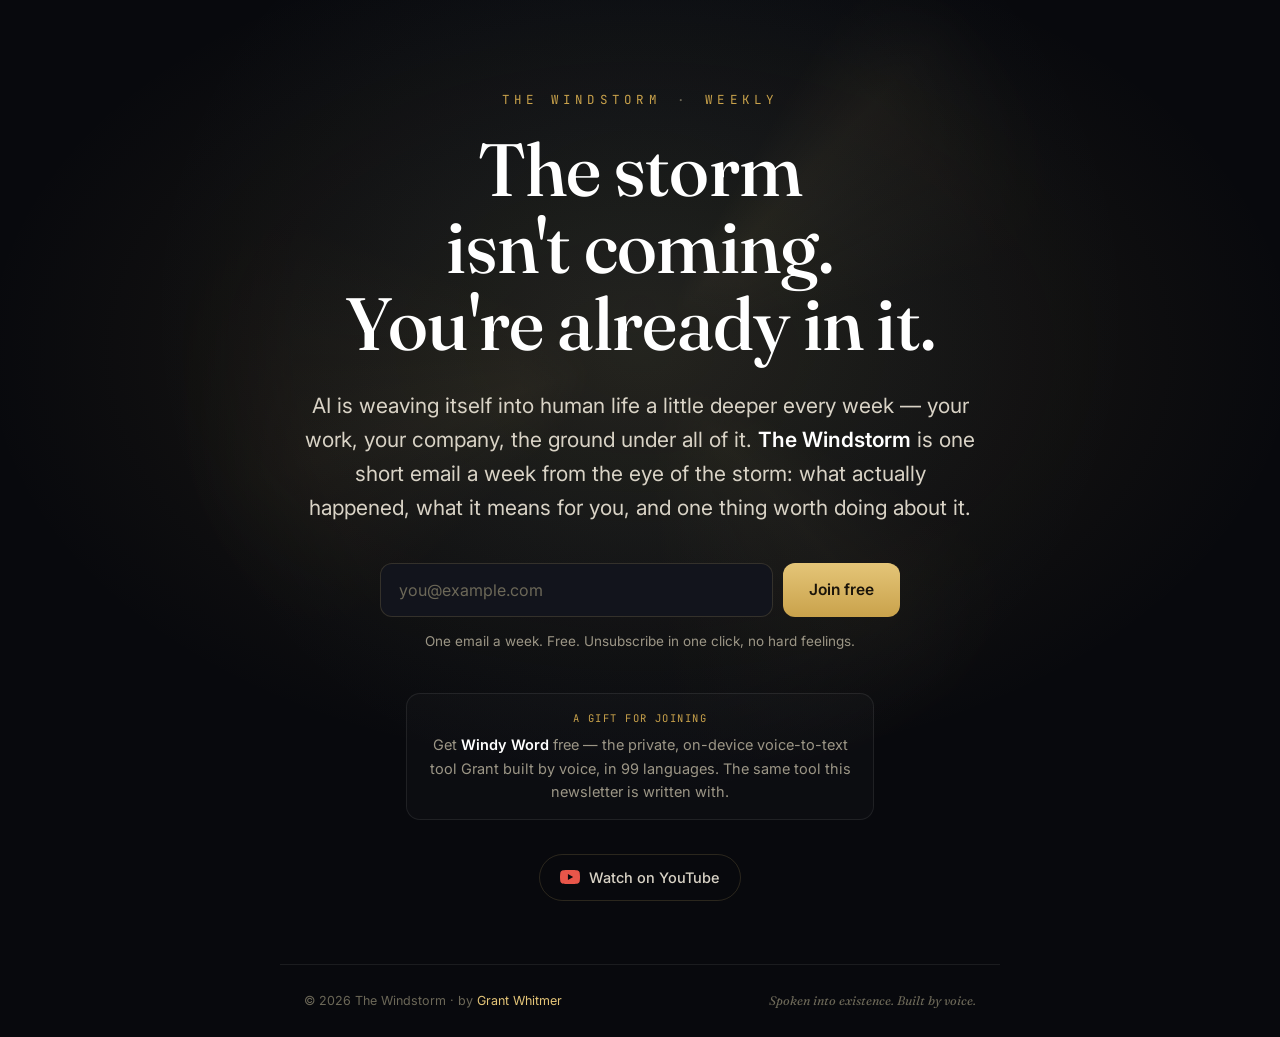
==== index.html @ 1b9f1a89 "The Windstorm landing page — newsletter signup on thewindstorm.ai One-page site whose single objecti" ====
<!DOCTYPE html>
<html lang="en">
<head>
<meta charset="UTF-8" />
<meta name="viewport" content="width=device-width, initial-scale=1.0" />
<meta name="theme-color" content="#08090D" />
<title>The Windstorm — a weekly dispatch from the eye of the storm</title>
<meta name="description" content="One email a week from the eye of the storm: what actually happened as AI wove itself deeper into human life, what it means for your work, and one thing worth doing about it. Free. By Grant Whitmer." />
<link rel="canonical" href="https://thewindstorm.ai/" />
<meta property="og:type" content="website" />
<meta property="og:url" content="https://thewindstorm.ai/" />
<meta property="og:title" content="The Windstorm — a weekly dispatch from the eye of the storm" />
<meta property="og:description" content="One email a week: what actually happened as AI wove itself deeper into human life, what it means for you, and one thing worth doing about it. Free." />
<meta property="og:image" content="https://thewindstorm.ai/assets/og.jpg" />
<meta property="og:image:width" content="1200" /><meta property="og:image:height" content="630" />
<meta name="twitter:card" content="summary_large_image" />
<meta name="twitter:image" content="https://thewindstorm.ai/assets/og.jpg" />
<link rel="icon" href="data:image/svg+xml,%3Csvg xmlns='http://www.w3.org/2000/svg' viewBox='0 0 100 100'%3E%3Crect width='100' height='100' rx='22' fill='%2308090D'/%3E%3Ccircle cx='50' cy='50' r='30' fill='none' stroke='%23E4C578' stroke-width='6'/%3E%3Ccircle cx='50' cy='50' r='9' fill='%23E4C578'/%3E%3C/svg%3E" />
<link rel="preconnect" href="https://fonts.googleapis.com" /><link rel="preconnect" href="https://fonts.gstatic.com" crossorigin />
<link href="https://fonts.googleapis.com/css2?family=Fraunces:ital,opsz,wght@0,9..144,400;0,9..144,500;0,9..144,600;1,9..144,400&family=Inter:wght@400;500;600&family=JetBrains+Mono:wght@400;500&display=swap" rel="stylesheet" />
<link rel="stylesheet" href="/css/style.css?v=20260710a" />
<script type="application/ld+json">
{"@context":"https://schema.org","@type":"WebSite","name":"The Windstorm","url":"https://thewindstorm.ai/","description":"A weekly newsletter on AI and human life, by Grant Whitmer.","author":{"@type":"Person","name":"Grant Whitmer","url":"https://grantwhitmer.com"}}
</script>
</head>
<body>
<noscript><style>.js-only{display:none!important}.reveal{opacity:1!important;transform:none!important}</style></noscript>

<main class="stage">
  <div class="eye" aria-hidden="true"></div>

  <section class="hero wrap">
    <p class="eyebrow reveal">The Windstorm <span class="dot">·</span> weekly</p>

    <h1 class="reveal">The storm isn't coming.<br>You're already in it.</h1>

    <p class="lede reveal">
      AI is weaving itself into human life a little deeper every week — your work, your company,
      the ground under all of it. <strong>The Windstorm</strong> is one short email a week from the
      eye of the storm: what actually happened, what it means for you, and one thing worth doing about it.
    </p>

    <form class="signup reveal" id="signup" method="POST" action="/api/subscribe" novalidate>
      <input type="hidden" name="source" value="thewindstorm-ai" />
      <!-- honeypot: hidden from humans, catnip for bots -->
      <div class="hp" aria-hidden="true"><label>Company website<input type="text" name="company_website" tabindex="-1" autocomplete="off" /></label></div>
      <div class="signup-row">
        <input type="email" name="email" id="email" placeholder="you@example.com" required autocomplete="email" aria-label="Your email address" />
        <button type="submit" id="submitBtn">Join free</button>
      </div>
      <p class="form-note" id="formNote">One email a week. Free. Unsubscribe in one click, no hard feelings.</p>
    </form>

    <p class="perk reveal">
      <span class="perk-tag">A gift for joining</span>
      Get <strong>Windy Word</strong> free — the private, on-device voice-to-text tool Grant built by voice,
      in 99 languages. The same tool this newsletter is written with.
    </p>

    <div class="secondary reveal">
      <a class="yt" href="https://www.youtube.com/@TheWindstormAI" target="_blank" rel="noopener">
        <svg viewBox="0 0 24 24" width="20" height="20" fill="currentColor" aria-hidden="true"><path d="M23.5 6.2a3 3 0 0 0-2.1-2.1C19.5 3.5 12 3.5 12 3.5s-7.5 0-9.4.6A3 3 0 0 0 .5 6.2 31 31 0 0 0 0 12a31 31 0 0 0 .5 5.8 3 3 0 0 0 2.1 2.1c1.9.6 9.4.6 9.4.6s7.5 0 9.4-.6a3 3 0 0 0 2.1-2.1A31 31 0 0 0 24 12a31 31 0 0 0-.5-5.8zM9.5 15.5v-7l6.3 3.5-6.3 3.5z"/></svg>
        Watch on YouTube
      </a>
    </div>
  </section>

  <footer class="foot wrap">
    <span>© <span id="year">2026</span> The Windstorm · by <a href="https://grantwhitmer.com" target="_blank" rel="noopener">Grant Whitmer</a></span>
    <span class="quiet">Spoken into existence. Built by voice.</span>
  </footer>
</main>

<script src="/js/main.js?v=20260710a"></script>
</body>
</html>
---- css/style.css ----
/* The Windstorm — landing page. Dark ink + brass, same brand family as grantwhitmer.com. */
:root{
  --ink:#08090D; --ink-2:#0D0F15; --card:#12141C;
  --line:rgba(228,197,120,.16); --line-soft:rgba(255,255,255,.08);
  --text:#F3EFE6; --text-soft:#D9D3C6; --muted:#9C9686; --faint:#6C6858;
  --brass:#C9A24B; --brass-lt:#E4C578; --blue:#5AA9E6;
  --serif:'Fraunces',Georgia,serif; --sans:'Inter',system-ui,sans-serif; --mono:'JetBrains Mono',monospace;
}
*{box-sizing:border-box}
html{-webkit-text-size-adjust:100%}
body{
  margin:0; background:var(--ink); color:var(--text);
  font-family:var(--sans); font-size:17px; line-height:1.6;
  -webkit-font-smoothing:antialiased; text-rendering:optimizeLegibility;
  min-height:100vh; overflow-x:hidden;
}
a{color:var(--brass-lt); text-decoration:none}
a:hover{color:var(--brass)}
strong{color:#fff; font-weight:600}
.wrap{width:100%; max-width:720px; margin:0 auto; padding:0 24px}

/* ---- the "eye of the storm": a slow brass swirl behind the hero ---- */
.stage{position:relative; min-height:100vh; display:flex; flex-direction:column;
  background:
    radial-gradient(1100px 700px at 50% 34%, rgba(201,162,75,.12), transparent 60%),
    radial-gradient(900px 900px at 50% 30%, rgba(90,169,230,.06), transparent 55%),
    var(--ink);
  overflow:hidden;
}
.eye{position:absolute; top:34%; left:50%; width:min(120vw,1100px); height:min(120vw,1100px);
  transform:translate(-50%,-50%); pointer-events:none; opacity:.5; z-index:0;
  background:
    conic-gradient(from 0deg, transparent 0 8%, rgba(228,197,120,.10) 12%, transparent 22% 32%, rgba(228,197,120,.07) 38%, transparent 50% 62%, rgba(228,197,120,.09) 70%, transparent 82%);
  -webkit-mask:radial-gradient(circle, transparent 6%, #000 16%, #000 44%, transparent 62%);
          mask:radial-gradient(circle, transparent 6%, #000 16%, #000 44%, transparent 62%);
  border-radius:50%; animation:spin 90s linear infinite;
}
.eye::after{content:""; position:absolute; inset:0; border-radius:50%;
  background:radial-gradient(circle, rgba(228,197,120,.18) 0 3%, transparent 7%);}
@keyframes spin{to{transform:translate(-50%,-50%) rotate(360deg)}}
@media (prefers-reduced-motion:reduce){.eye{animation:none}}

/* ---- hero ---- */
.hero{position:relative; z-index:1; flex:1; display:flex; flex-direction:column;
  align-items:center; justify-content:center; text-align:center;
  padding:clamp(56px,10vh,120px) 24px clamp(40px,7vh,72px);}
.eyebrow{font-family:var(--mono); font-size:12.5px; letter-spacing:.34em; text-transform:uppercase;
  color:var(--brass); margin:0 0 22px;}
.eyebrow .dot{color:var(--faint); margin:0 .3em}
h1{font-family:var(--serif); font-weight:500; font-size:clamp(38px,7.2vw,74px);
  line-height:1.04; letter-spacing:-.01em; margin:0 0 26px; color:#fff;
  text-wrap:balance;}
.lede{font-size:clamp(17px,2.1vw,21px); line-height:1.62; color:var(--text-soft);
  max-width:60ch; margin:0 auto 38px;}

/* ---- signup ---- */
.signup{width:100%; max-width:520px; margin:0 auto}
.signup-row{display:flex; gap:10px}
.signup input[type=email]{flex:1; min-width:0; padding:16px 18px; font-size:16px; font-family:var(--sans);
  color:var(--text); background:var(--card); border:1px solid var(--line);
  border-radius:12px; outline:none; transition:border-color .18s, box-shadow .18s;}
.signup input[type=email]::placeholder{color:var(--faint)}
.signup input[type=email]:focus{border-color:var(--brass); box-shadow:0 0 0 3px rgba(201,162,75,.16)}
.signup button{flex:none; padding:16px 26px; font-size:15.5px; font-weight:600; font-family:var(--sans);
  color:#1a140a; background:linear-gradient(180deg,var(--brass-lt),var(--brass));
  border:0; border-radius:12px; cursor:pointer; white-space:nowrap;
  transition:transform .12s, filter .18s;}
.signup button:hover{filter:brightness(1.06)}
.signup button:active{transform:translateY(1px)}
.signup button[disabled]{opacity:.6; cursor:default}
.form-note{font-size:13.5px; color:var(--muted); margin:14px 2px 0; transition:color .2s}
.form-note.ok{color:var(--brass-lt)}
.form-note.err{color:#E8927C}
.hp{position:absolute; left:-9999px; width:1px; height:1px; overflow:hidden}

/* ---- perk ---- */
.perk{max-width:52ch; margin:40px auto 0; font-size:14.5px; line-height:1.6; color:var(--muted);
  padding:16px 20px; background:rgba(255,255,255,.02); border:1px solid var(--line-soft); border-radius:14px;}
.perk-tag{display:block; font-family:var(--mono); font-size:10.5px; letter-spacing:.14em; text-transform:uppercase;
  color:var(--brass); margin-bottom:7px;}

/* ---- secondary CTA ---- */
.secondary{margin-top:34px}
.yt{display:inline-flex; align-items:center; gap:9px; font-size:14.5px; font-weight:500; color:var(--text-soft);
  padding:11px 20px; border:1px solid var(--line); border-radius:999px; transition:border-color .18s, color .18s;}
.yt:hover{border-color:var(--brass); color:var(--brass-lt)}
.yt svg{color:#E8564A; flex:none}

/* ---- footer ---- */
.foot{position:relative; z-index:1; display:flex; justify-content:space-between; gap:12px; flex-wrap:wrap;
  padding:26px 24px; font-size:12.5px; color:var(--faint); border-top:1px solid var(--line-soft);}
.foot .quiet{color:var(--faint); font-style:italic; font-family:var(--serif)}

/* ---- reveal ---- */
.reveal{opacity:0; transform:translateY(14px); animation:rise .7s cubic-bezier(.2,.7,.2,1) forwards}
.reveal:nth-child(2){animation-delay:.06s}
.hero .reveal:nth-child(2){animation-delay:.05s}
.hero .reveal:nth-child(3){animation-delay:.12s}
.hero .reveal:nth-child(4){animation-delay:.20s}
.hero .reveal:nth-child(5){animation-delay:.30s}
.hero .reveal:nth-child(6){animation-delay:.40s}
@keyframes rise{to{opacity:1; transform:none}}
@media (prefers-reduced-motion:reduce){.reveal{animation:none; opacity:1; transform:none}}

@media (max-width:560px){
  .signup-row{flex-direction:column}
  .signup button{width:100%}
  .foot{justify-content:center; text-align:center}
}
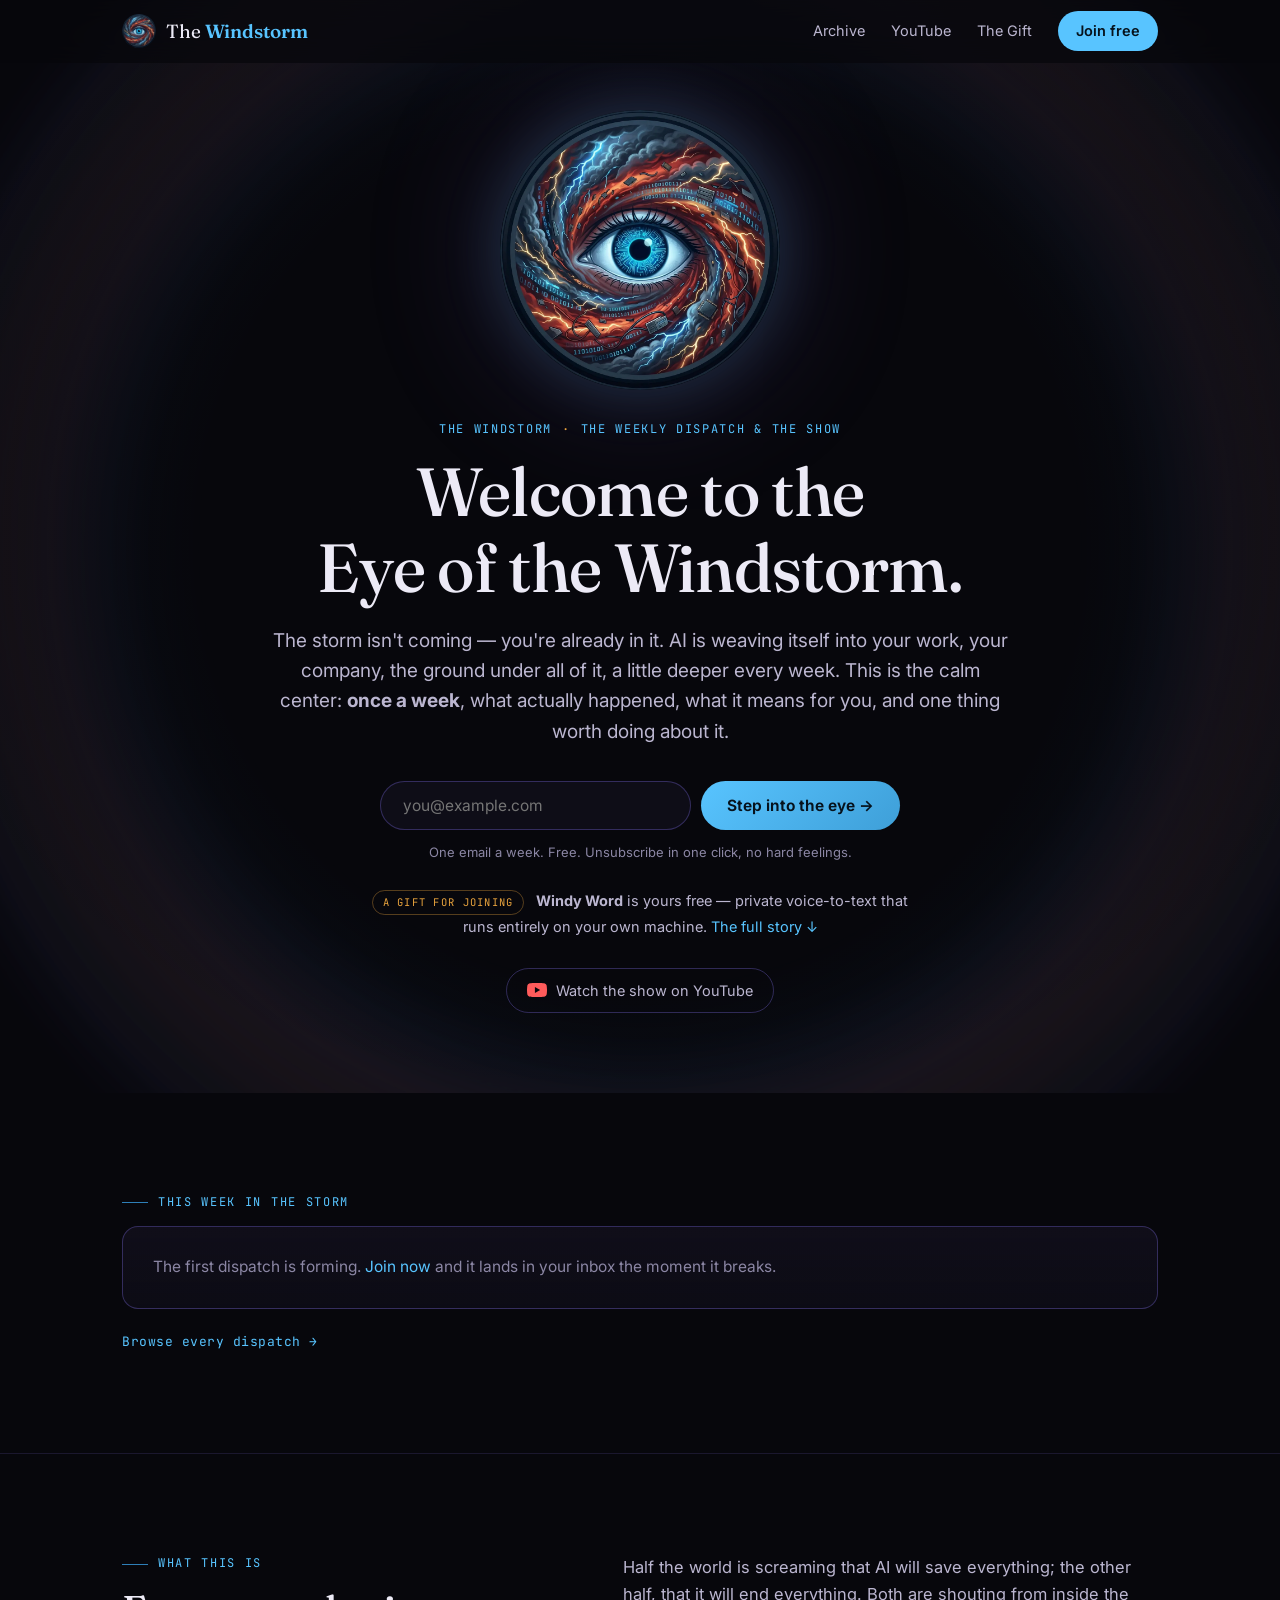
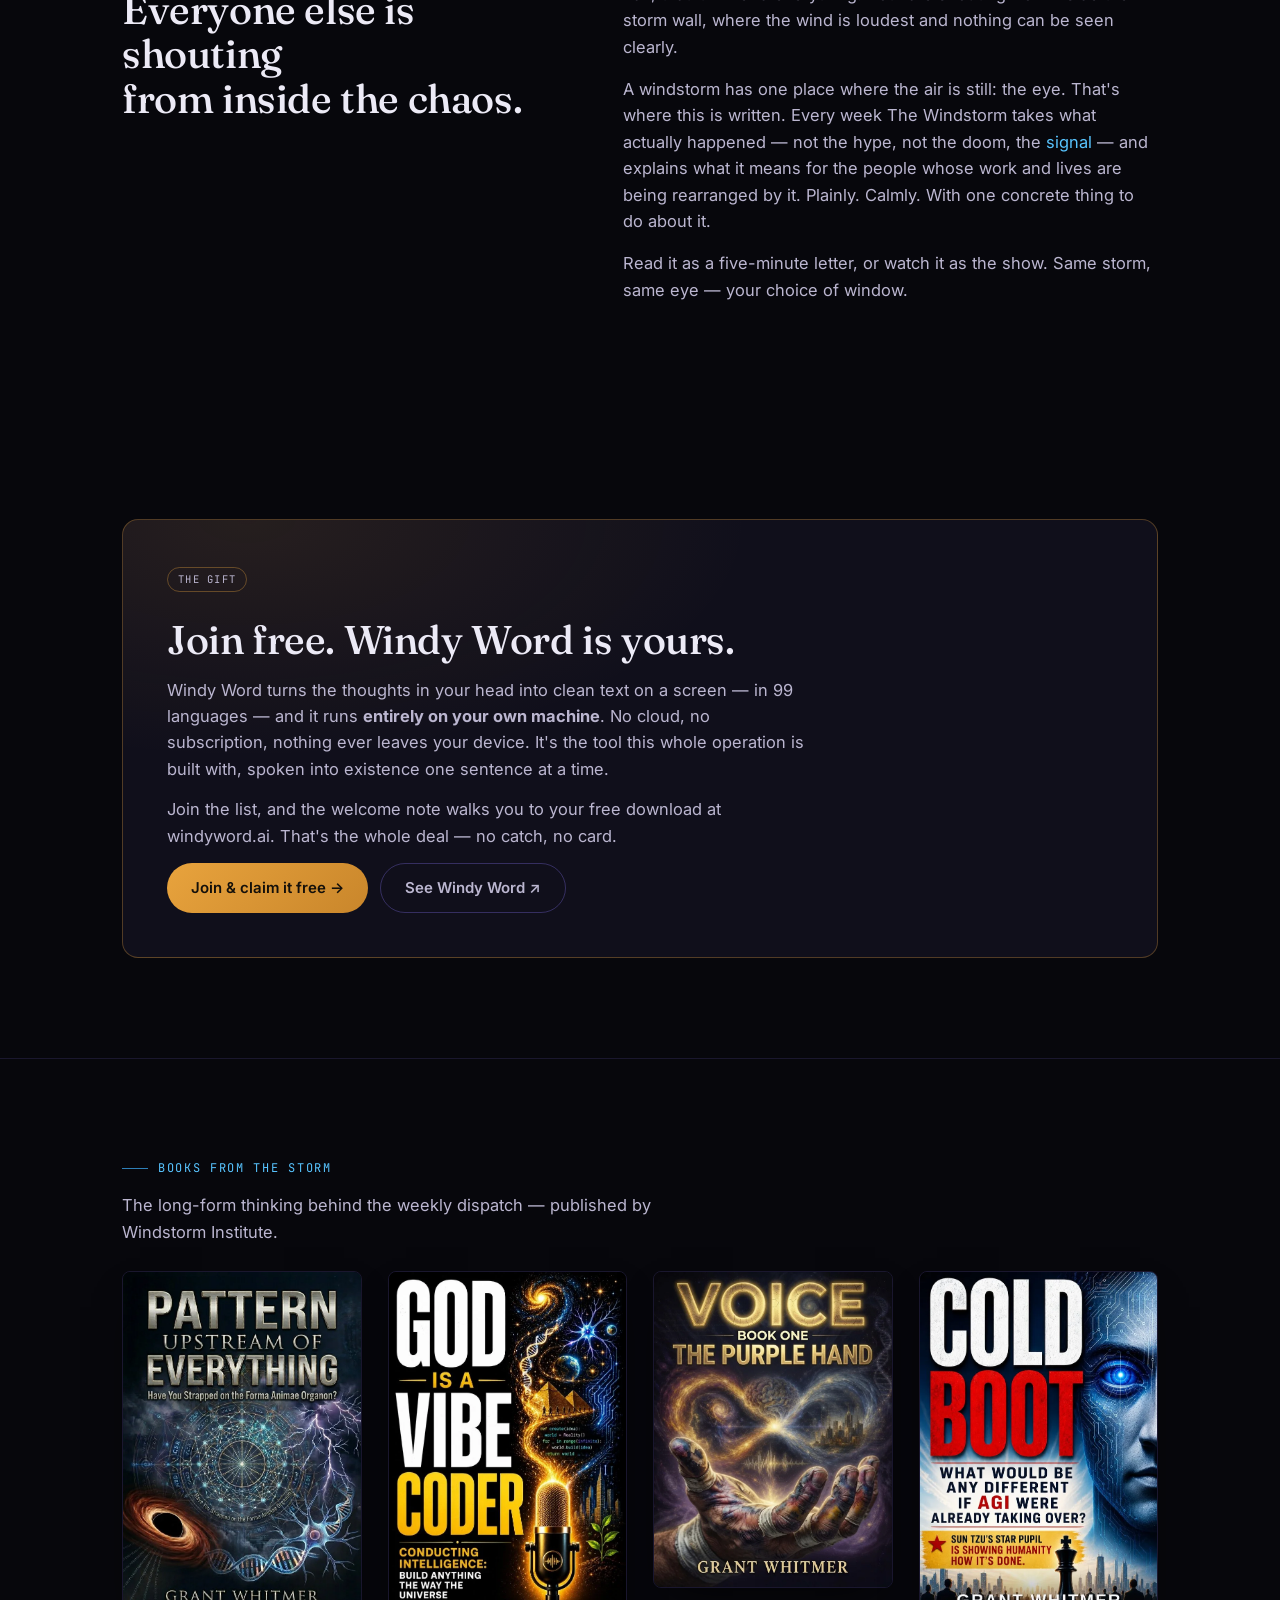
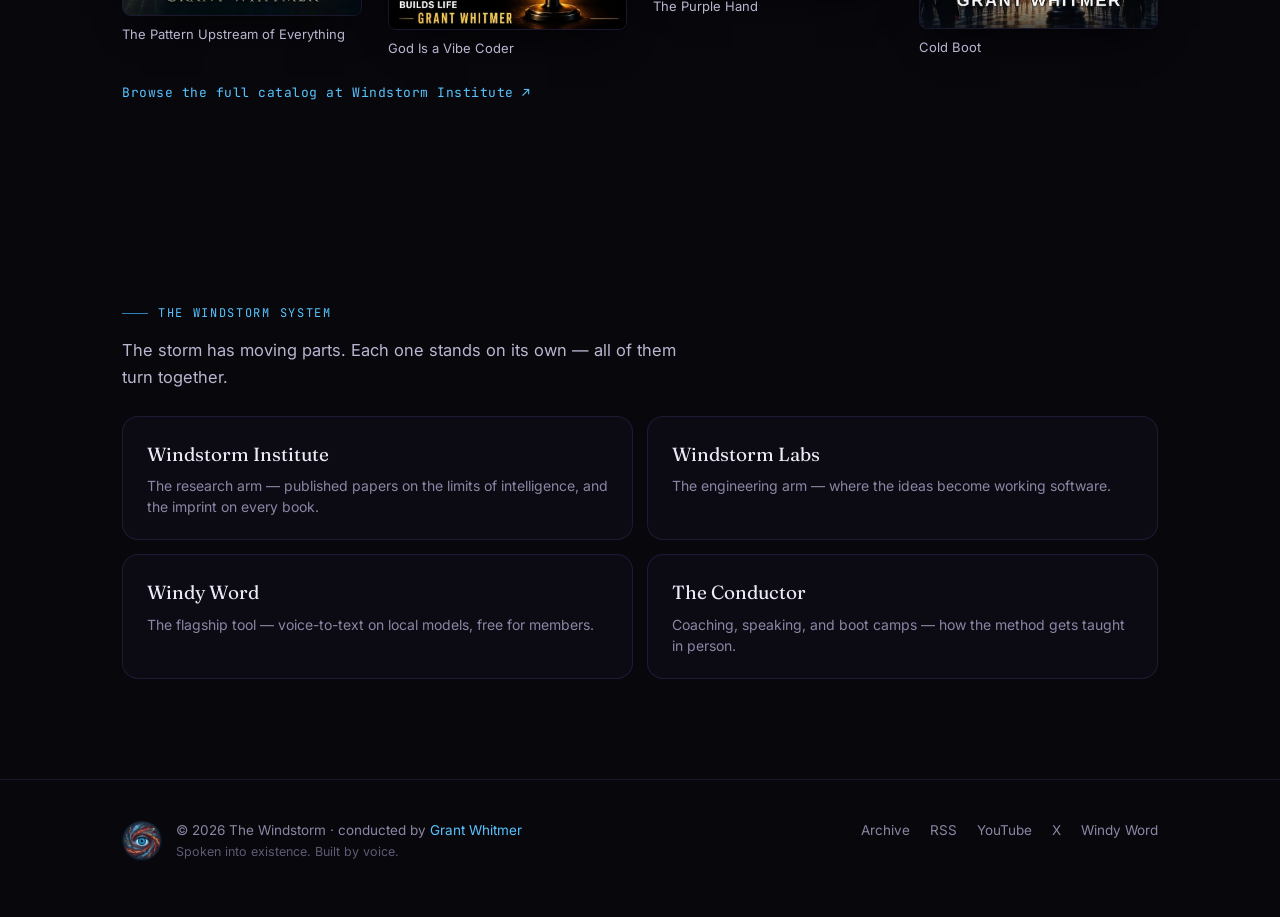
==== commit 54585f10: "The Windstorm brand home: hero-as-arrival, archive, feed, show-notes, shelf, constellation - eye-bad" ====
--- a/index.html
+++ b/index.html
@@ -3,74 +3,195 @@
 <head>
 <meta charset="UTF-8" />
 <meta name="viewport" content="width=device-width, initial-scale=1.0" />
-<meta name="theme-color" content="#08090D" />
-<title>The Windstorm — a weekly dispatch from the eye of the storm</title>
-<meta name="description" content="One email a week from the eye of the storm: what actually happened as AI wove itself deeper into human life, what it means for your work, and one thing worth doing about it. Free. By Grant Whitmer." />
+<meta name="theme-color" content="#07070C" />
+<title>The Windstorm — Welcome to the Eye of the Windstorm</title>
+<meta name="description" content="The weekly dispatch and show from the calm center of the AI storm: what actually happened, what it means for your work and your life, and one thing worth doing about it. Free — and Windy Word comes with it." />
 <link rel="canonical" href="https://thewindstorm.ai/" />
 <meta property="og:type" content="website" />
 <meta property="og:url" content="https://thewindstorm.ai/" />
-<meta property="og:title" content="The Windstorm — a weekly dispatch from the eye of the storm" />
-<meta property="og:description" content="One email a week: what actually happened as AI wove itself deeper into human life, what it means for you, and one thing worth doing about it. Free." />
+<meta property="og:title" content="The Windstorm — Welcome to the Eye of the Windstorm" />
+<meta property="og:description" content="Once a week from the eye of the storm: what actually happened in AI, what it means for you, and one thing worth doing about it. Free, with a gift." />
 <meta property="og:image" content="https://thewindstorm.ai/assets/og.jpg" />
 <meta property="og:image:width" content="1200" /><meta property="og:image:height" content="630" />
 <meta name="twitter:card" content="summary_large_image" />
 <meta name="twitter:image" content="https://thewindstorm.ai/assets/og.jpg" />
-<link rel="icon" href="data:image/svg+xml,%3Csvg xmlns='http://www.w3.org/2000/svg' viewBox='0 0 100 100'%3E%3Crect width='100' height='100' rx='22' fill='%2308090D'/%3E%3Ccircle cx='50' cy='50' r='30' fill='none' stroke='%23E4C578' stroke-width='6'/%3E%3Ccircle cx='50' cy='50' r='9' fill='%23E4C578'/%3E%3C/svg%3E" />
+<link rel="icon" href="/assets/favicon.png" />
+<link rel="apple-touch-icon" href="/assets/apple-touch-icon.png" />
+<link rel="alternate" type="application/rss+xml" title="The Windstorm" href="/feed.xml" />
 <link rel="preconnect" href="https://fonts.googleapis.com" /><link rel="preconnect" href="https://fonts.gstatic.com" crossorigin />
 <link href="https://fonts.googleapis.com/css2?family=Fraunces:ital,opsz,wght@0,9..144,400;0,9..144,500;0,9..144,600;1,9..144,400&family=Inter:wght@400;500;600&family=JetBrains+Mono:wght@400;500&display=swap" rel="stylesheet" />
-<link rel="stylesheet" href="/css/style.css?v=20260710a" />
+<link rel="stylesheet" href="/css/style.css?v=20260711a" />
 <script type="application/ld+json">
-{"@context":"https://schema.org","@type":"WebSite","name":"The Windstorm","url":"https://thewindstorm.ai/","description":"A weekly newsletter on AI and human life, by Grant Whitmer.","author":{"@type":"Person","name":"Grant Whitmer","url":"https://grantwhitmer.com"}}
+{"@context":"https://schema.org","@type":"WebSite","name":"The Windstorm","url":"https://thewindstorm.ai/","description":"The weekly dispatch and show from the eye of the AI storm.","author":{"@type":"Person","name":"Grant Whitmer","url":"https://grantwhitmer.com"}}
 </script>
 </head>
 <body>
 <noscript><style>.js-only{display:none!important}.reveal{opacity:1!important;transform:none!important}</style></noscript>
 
-<main class="stage">
-  <div class="eye" aria-hidden="true"></div>
+<header class="nav" id="nav">
+  <div class="wrap nav-inner">
+    <a class="brand" href="/"><img src="/assets/eye-360.webp" alt="" width="34" height="34" /><span>The <b>Windstorm</b></span></a>
+    <nav class="nav-links">
+      <a href="/archive">Archive</a>
+      <a href="https://www.youtube.com/@TheWindstormAI" target="_blank" rel="noopener">YouTube</a>
+      <a href="#gift">The Gift</a>
+      <a href="#join" class="nav-cta">Join free</a>
+    </nav>
+  </div>
+</header>
 
-  <section class="hero wrap">
-    <p class="eyebrow reveal">The Windstorm <span class="dot">·</span> weekly</p>
+<main>
 
-    <h1 class="reveal">The storm isn't coming.<br>You're already in it.</h1>
+<!-- ============ HERO: THE ARRIVAL ============ -->
+<section class="hero" id="top">
+  <div class="storm" aria-hidden="true">
+    <div class="cloud c1"></div><div class="cloud c2"></div><div class="cloud c3"></div>
+    <div class="bolt b1"></div><div class="bolt b2"></div>
+  </div>
+  <div class="wrap hero-inner">
+    <img class="hero-eye reveal" src="/assets/eye.webp" alt="The eye of the Windstorm — a calm eye at the center of a storm of clouds, lightning, and code" width="1000" height="1000" fetchpriority="high" />
+    <p class="eyebrow reveal">The Windstorm <span class="dot">·</span> the weekly dispatch &amp; the show</p>
+    <h1 class="reveal">Welcome to the<br/>Eye&nbsp;of&nbsp;the&nbsp;Windstorm.</h1>
+    <p class="lede reveal">The storm isn't coming — you're already in it. AI is weaving itself into your work, your company, the ground under all of it, a little deeper every week. This is the calm center: <strong>once a week</strong>, what actually happened, what it means for you, and one thing worth doing about it.</p>
 
-    <p class="lede reveal">
-      AI is weaving itself into human life a little deeper every week — your work, your company,
-      the ground under all of it. <strong>The Windstorm</strong> is one short email a week from the
-      eye of the storm: what actually happened, what it means for you, and one thing worth doing about it.
-    </p>
-
-    <form class="signup reveal" id="signup" method="POST" action="/api/subscribe" novalidate>
+    <form class="signup reveal" id="join" method="POST" action="/api/subscribe" novalidate>
       <input type="hidden" name="source" value="thewindstorm-ai" />
-      <!-- honeypot: hidden from humans, catnip for bots -->
       <div class="hp" aria-hidden="true"><label>Company website<input type="text" name="company_website" tabindex="-1" autocomplete="off" /></label></div>
       <div class="signup-row">
         <input type="email" name="email" id="email" placeholder="you@example.com" required autocomplete="email" aria-label="Your email address" />
-        <button type="submit" id="submitBtn">Join free</button>
+        <button type="submit" id="submitBtn">Step into the eye →</button>
       </div>
       <p class="form-note" id="formNote">One email a week. Free. Unsubscribe in one click, no hard feelings.</p>
     </form>
 
-    <p class="perk reveal">
-      <span class="perk-tag">A gift for joining</span>
-      Get <strong>Windy Word</strong> free — the private, on-device voice-to-text tool Grant built by voice,
-      in 99 languages. The same tool this newsletter is written with.
-    </p>
+    <p class="perk reveal"><span class="perk-tag">A gift for joining</span> <strong>Windy Word</strong> is yours free — private voice-to-text that runs entirely on your own machine. <a href="#gift">The full story ↓</a></p>
 
     <div class="secondary reveal">
       <a class="yt" href="https://www.youtube.com/@TheWindstormAI" target="_blank" rel="noopener">
         <svg viewBox="0 0 24 24" width="20" height="20" fill="currentColor" aria-hidden="true"><path d="M23.5 6.2a3 3 0 0 0-2.1-2.1C19.5 3.5 12 3.5 12 3.5s-7.5 0-9.4.6A3 3 0 0 0 .5 6.2 31 31 0 0 0 0 12a31 31 0 0 0 .5 5.8 3 3 0 0 0 2.1 2.1c1.9.6 9.4.6 9.4.6s7.5 0 9.4-.6a3 3 0 0 0 2.1-2.1A31 31 0 0 0 24 12a31 31 0 0 0-.5-5.8zM9.5 15.5v-7l6.3 3.5-6.3 3.5z"/></svg>
-        Watch on YouTube
+        Watch the show on YouTube
       </a>
     </div>
-  </section>
+  </div>
+</section>
 
-  <footer class="foot wrap">
-    <span>© <span id="year">2026</span> The Windstorm · by <a href="https://grantwhitmer.com" target="_blank" rel="noopener">Grant Whitmer</a></span>
-    <span class="quiet">Spoken into existence. Built by voice.</span>
-  </footer>
+<!-- ============ THIS WEEK IN THE STORM ============ -->
+<section class="section" id="latest">
+  <div class="wrap">
+    <p class="eyebrow reveal">This week in the storm</p>
+    <div id="latestCard" class="latest-card reveal">
+      <p class="empty-note">The first dispatch is forming. <a href="#join">Join now</a> and it lands in your inbox the moment it breaks.</p>
+    </div>
+    <p class="reveal" style="margin-top:18px;"><a class="quiet-link" href="/archive">Browse every dispatch →</a></p>
+  </div>
+</section>
+
+<!-- ============ THE THESIS ============ -->
+<section class="section section-line" id="what">
+  <div class="wrap thesis-grid">
+    <div class="reveal">
+      <p class="eyebrow">What this is</p>
+      <h2>Everyone else is shouting<br/>from inside the chaos.</h2>
+    </div>
+    <div class="thesis-copy reveal">
+      <p>Half the world is screaming that AI will save everything; the other half, that it will end everything. Both are shouting from inside the storm wall, where the wind is loudest and nothing can be seen clearly.</p>
+      <p>A windstorm has one place where the air is still: the eye. That's where this is written. Every week The Windstorm takes what actually happened — not the hype, not the doom, the <em>signal</em> — and explains what it means for the people whose work and lives are being rearranged by it. Plainly. Calmly. With one concrete thing to do about it.</p>
+      <p>Read it as a five-minute letter, or watch it as the show. Same storm, same eye — your choice of window.</p>
+    </div>
+  </div>
+</section>
+
+<!-- ============ THE GIFT ============ -->
+<section class="section" id="gift">
+  <div class="wrap gift-grid">
+    <div class="gift-panel reveal">
+      <p class="perk-tag">The gift</p>
+      <h2>Join free. Windy Word is yours.</h2>
+      <p>Windy Word turns the thoughts in your head into clean text on a screen — in 99 languages — and it runs <strong>entirely on your own machine</strong>. No cloud, no subscription, nothing ever leaves your device. It's the tool this whole operation is built with, spoken into existence one sentence at a time.</p>
+      <p class="quiet">Join the list, and the welcome note walks you to your free download at windyword.ai. That's the whole deal — no catch, no card.</p>
+      <div class="gift-ctas">
+        <a class="btn btn-primary" href="#join">Join &amp; claim it free →</a>
+        <a class="btn btn-ghost" href="https://windyword.ai" target="_blank" rel="noopener">See Windy Word ↗</a>
+      </div>
+    </div>
+  </div>
+</section>
+
+<!-- ============ THE SHELF ============ -->
+<section class="section section-line" id="books">
+  <div class="wrap">
+    <p class="eyebrow reveal">Books from the storm</p>
+    <p class="lede-sm reveal">The long-form thinking behind the weekly dispatch — published by Windstorm Institute.</p>
+    <div class="shelf reveal">
+      <a class="shelf-book" href="https://www.amazon.com/dp/B0GX32TRTY" target="_blank" rel="noopener">
+        <img src="/assets/book-pattern.webp" alt="The Pattern Upstream of Everything — book cover" loading="lazy" />
+        <span>The Pattern Upstream of Everything</span>
+      </a>
+      <a class="shelf-book" href="https://www.amazon.com/dp/B0H6QFPSPT" target="_blank" rel="noopener">
+        <img src="/assets/book-vibecoder.webp" alt="God Is a Vibe Coder — book cover" loading="lazy" />
+        <span>God Is a Vibe Coder</span>
+      </a>
+      <a class="shelf-book" href="https://www.amazon.com/dp/B0H4DXDQCH" target="_blank" rel="noopener">
+        <img src="/assets/book-purplehand.webp" alt="Voice of the Visionary Gods, Book One: The Purple Hand — book cover" loading="lazy" />
+        <span>The Purple Hand</span>
+      </a>
+      <a class="shelf-book" href="https://www.amazon.com/dp/B0H6R96T7T" target="_blank" rel="noopener">
+        <img src="/assets/book-coldboot.webp" alt="Cold Boot — book cover" loading="lazy" />
+        <span>Cold Boot</span>
+      </a>
+    </div>
+    <p class="reveal" style="margin-top:20px;"><a class="quiet-link" href="https://windstorminstitute.org" target="_blank" rel="noopener">Browse the full catalog at Windstorm Institute ↗</a></p>
+  </div>
+</section>
+
+<!-- ============ THE SYSTEM ============ -->
+<section class="section" id="system">
+  <div class="wrap">
+    <p class="eyebrow reveal">The Windstorm system</p>
+    <p class="lede-sm reveal">The storm has moving parts. Each one stands on its own — all of them turn together.</p>
+    <div class="constellation reveal">
+      <a class="node" href="https://windstorminstitute.org" target="_blank" rel="noopener">
+        <span class="n-name">Windstorm Institute</span>
+        <span class="n-desc">The research arm — published papers on the limits of intelligence, and the imprint on every book.</span>
+      </a>
+      <a class="node" href="https://windstormlabs.com" target="_blank" rel="noopener">
+        <span class="n-name">Windstorm Labs</span>
+        <span class="n-desc">The engineering arm — where the ideas become working software.</span>
+      </a>
+      <a class="node" href="https://windyword.ai" target="_blank" rel="noopener">
+        <span class="n-name">Windy Word</span>
+        <span class="n-desc">The flagship tool — voice-to-text on local models, free for members.</span>
+      </a>
+      <a class="node" href="https://grantwhitmer.com" target="_blank" rel="noopener">
+        <span class="n-name">The Conductor</span>
+        <span class="n-desc">Coaching, speaking, and boot camps — how the method gets taught in person.</span>
+      </a>
+    </div>
+  </div>
+</section>
+
 </main>
 
-<script src="/js/main.js?v=20260710a"></script>
+<!-- ============ FOOTER ============ -->
+<footer class="foot">
+  <div class="wrap foot-inner">
+    <div class="foot-brand">
+      <img src="/assets/eye-360.webp" alt="" width="40" height="40" />
+      <div>
+        <span>© <span id="year">2026</span> The Windstorm · conducted by <a href="https://grantwhitmer.com" target="_blank" rel="noopener">Grant Whitmer</a></span><br/>
+        <span class="quiet">Spoken into existence. Built by voice.</span>
+      </div>
+    </div>
+    <div class="foot-links">
+      <a href="/archive">Archive</a>
+      <a href="/feed.xml">RSS</a>
+      <a href="https://www.youtube.com/@TheWindstormAI" target="_blank" rel="noopener">YouTube</a>
+      <a href="https://x.com/TheWindstorm" target="_blank" rel="noopener">X</a>
+      <a href="https://windyword.ai" target="_blank" rel="noopener">Windy Word</a>
+    </div>
+  </div>
+</footer>
+
+<script src="/js/main.js?v=20260711a"></script>
 </body>
 </html>
--- a/css/style.css
+++ b/css/style.css
@@ -1,109 +1,212 @@
-/* The Windstorm — landing page. Dark ink + brass, same brand family as grantwhitmer.com. */
-:root{
-  --ink:#08090D; --ink-2:#0D0F15; --card:#12141C;
-  --line:rgba(228,197,120,.16); --line-soft:rgba(255,255,255,.08);
-  --text:#F3EFE6; --text-soft:#D9D3C6; --muted:#9C9686; --faint:#6C6858;
-  --brass:#C9A24B; --brass-lt:#E4C578; --blue:#5AA9E6;
-  --serif:'Fraunces',Georgia,serif; --sans:'Inter',system-ui,sans-serif; --mono:'JetBrains Mono',monospace;
+/* The Windstorm — thewindstorm.ai
+   Palette drawn from the eye badge: void black-purple, electric blue, lightning amber. */
+
+:root {
+  --void: #07070C;
+  --void-2: #0C0B14;
+  --panel: #100F1B;
+  --line: rgba(139, 120, 255, 0.14);
+  --line-strong: rgba(139, 120, 255, 0.30);
+  --text: #ECEAF6;
+  --soft: #BBB6D0;
+  --muted: #8B86A4;
+  --faint: #5E5A75;
+  --storm: #8B6FD0;          /* storm purple */
+  --bolt: #58C4FF;           /* electric blue */
+  --bolt-deep: #2E7FB8;
+  --amber: #E8A33D;          /* lightning amber */
+  --serif: "Fraunces", Georgia, serif;
+  --sans: "Inter", -apple-system, sans-serif;
+  --mono: "JetBrains Mono", monospace;
+  --radius: 16px;
 }
-*{box-sizing:border-box}
-html{-webkit-text-size-adjust:100%}
-body{
-  margin:0; background:var(--ink); color:var(--text);
-  font-family:var(--sans); font-size:17px; line-height:1.6;
-  -webkit-font-smoothing:antialiased; text-rendering:optimizeLegibility;
-  min-height:100vh; overflow-x:hidden;
+
+* { margin: 0; padding: 0; box-sizing: border-box; }
+html { scroll-behavior: smooth; }
+body { background: var(--void); color: var(--text); font-family: var(--sans); font-size: 16.5px; line-height: 1.6; -webkit-font-smoothing: antialiased; overflow-x: hidden; }
+img { max-width: 100%; height: auto; display: block; }
+a { color: var(--bolt); text-decoration: none; }
+a:hover { color: #8AD7FF; }
+::selection { background: rgba(88, 196, 255, 0.25); }
+
+.wrap { max-width: 1080px; margin: 0 auto; padding: 0 22px; }
+
+h1, h2, h3 { font-family: var(--serif); font-weight: 500; line-height: 1.12; letter-spacing: -0.01em; }
+
+.eyebrow { display: flex; align-items: center; gap: 10px; font-family: var(--mono); font-size: 12px; letter-spacing: 0.14em; text-transform: uppercase; color: var(--bolt); margin-bottom: 14px; }
+.eyebrow .dot { color: var(--amber); }
+.eyebrow::before { content: ""; width: 26px; height: 1px; background: var(--bolt-deep); }
+
+/* ---------- nav ---------- */
+.nav { position: fixed; top: 0; left: 0; right: 0; z-index: 40; background: rgba(7, 7, 12, 0.72); backdrop-filter: blur(14px); border-bottom: 1px solid transparent; transition: border-color 0.3s; }
+.nav.scrolled { border-bottom-color: var(--line); }
+.nav-inner { display: flex; align-items: center; justify-content: space-between; height: 62px; }
+.brand { display: flex; align-items: center; gap: 10px; font-family: var(--serif); font-size: 19px; color: var(--text); }
+.brand img { border-radius: 50%; }
+.brand b { color: var(--bolt); font-weight: 600; }
+.nav-links { display: flex; align-items: center; gap: 26px; font-size: 14.5px; }
+.nav-links a { color: var(--soft); }
+.nav-links a:hover { color: var(--text); }
+.nav-cta { background: var(--bolt); color: #06121C !important; padding: 8px 18px; border-radius: 999px; font-weight: 600; }
+.nav-cta:hover { background: #8AD7FF; }
+@media (max-width: 640px) { .nav-links a:not(.nav-cta) { display: none; } }
+
+/* ---------- hero: the arrival ---------- */
+.hero { position: relative; min-height: 100svh; display: grid; place-items: center; text-align: center; padding: 110px 0 80px; overflow: hidden; }
+.hero-inner { position: relative; z-index: 3; max-width: 780px; }
+
+.hero-eye { width: clamp(180px, 26vw, 280px); height: auto; margin: 0 auto 30px; border-radius: 50%;
+  box-shadow: 0 0 60px rgba(88, 196, 255, 0.18), 0 0 140px rgba(139, 111, 208, 0.22);
+  animation: eyeBreath 7s ease-in-out infinite; }
+@keyframes eyeBreath {
+  0%, 100% { box-shadow: 0 0 50px rgba(88,196,255,0.14), 0 0 120px rgba(139,111,208,0.18); transform: scale(1); }
+  50%      { box-shadow: 0 0 80px rgba(88,196,255,0.26), 0 0 180px rgba(139,111,208,0.30); transform: scale(1.015); }
 }
-a{color:var(--brass-lt); text-decoration:none}
-a:hover{color:var(--brass)}
-strong{color:#fff; font-weight:600}
-.wrap{width:100%; max-width:720px; margin:0 auto; padding:0 24px}
-
-/* ---- the "eye of the storm": a slow brass swirl behind the hero ---- */
-.stage{position:relative; min-height:100vh; display:flex; flex-direction:column;
-  background:
-    radial-gradient(1100px 700px at 50% 34%, rgba(201,162,75,.12), transparent 60%),
-    radial-gradient(900px 900px at 50% 30%, rgba(90,169,230,.06), transparent 55%),
-    var(--ink);
-  overflow:hidden;
+
+.hero h1 { font-size: clamp(38px, 6.4vw, 68px); margin: 6px 0 20px; }
+.hero .lede { color: var(--soft); font-size: clamp(16.5px, 1.8vw, 19px); max-width: 62ch; margin: 0 auto; }
+.hero .eyebrow { justify-content: center; }
+.hero .eyebrow::before { display: none; }
+
+/* the living storm: drifting clouds at the rim, calm center */
+.storm { position: absolute; inset: 0; z-index: 1; pointer-events: none; }
+.storm::after { /* the calm: a vignette that stills the center */
+  content: ""; position: absolute; inset: 0;
+  background: radial-gradient(ellipse 62% 55% at 50% 46%, rgba(7,7,12,0.92) 0%, rgba(7,7,12,0.55) 46%, rgba(7,7,12,0) 100%); }
+.cloud { position: absolute; width: 130vmax; height: 130vmax; left: 50%; top: 50%; border-radius: 50%; opacity: 0.5; filter: blur(2px); }
+.c1 { background: radial-gradient(closest-side, transparent 58%, rgba(139,111,208,0.13) 70%, rgba(88,196,255,0.05) 82%, transparent 92%);
+      animation: spin 90s linear infinite; margin: -65vmax 0 0 -65vmax; }
+.c2 { background: radial-gradient(closest-side, transparent 52%, rgba(88,196,255,0.07) 64%, rgba(232,163,61,0.05) 78%, transparent 90%);
+      animation: spin 140s linear infinite reverse; margin: -65vmax 0 0 -65vmax; }
+.c3 { background: radial-gradient(closest-side, transparent 62%, rgba(190,80,60,0.08) 74%, rgba(139,111,208,0.08) 86%, transparent 94%);
+      animation: spin 200s linear infinite; margin: -65vmax 0 0 -65vmax; }
+@keyframes spin { to { transform: rotate(360deg); } }
+
+.bolt { position: absolute; width: 2px; height: 120px; background: linear-gradient(to bottom, transparent, rgba(88,196,255,0.85), transparent); opacity: 0; }
+.b1 { left: 12%; top: 18%; transform: rotate(18deg); animation: flash 11s ease-in-out infinite; }
+.b2 { right: 10%; top: 30%; transform: rotate(-14deg); animation: flash 13s ease-in-out 5s infinite; }
+@keyframes flash { 0%, 96%, 100% { opacity: 0; } 97% { opacity: 0.9; } 98% { opacity: 0.15; } 99% { opacity: 0.7; } }
+
+@media (prefers-reduced-motion: reduce) {
+  .cloud, .bolt, .hero-eye { animation: none !important; }
 }
-.eye{position:absolute; top:34%; left:50%; width:min(120vw,1100px); height:min(120vw,1100px);
-  transform:translate(-50%,-50%); pointer-events:none; opacity:.5; z-index:0;
-  background:
-    conic-gradient(from 0deg, transparent 0 8%, rgba(228,197,120,.10) 12%, transparent 22% 32%, rgba(228,197,120,.07) 38%, transparent 50% 62%, rgba(228,197,120,.09) 70%, transparent 82%);
-  -webkit-mask:radial-gradient(circle, transparent 6%, #000 16%, #000 44%, transparent 62%);
-          mask:radial-gradient(circle, transparent 6%, #000 16%, #000 44%, transparent 62%);
-  border-radius:50%; animation:spin 90s linear infinite;
-}
-.eye::after{content:""; position:absolute; inset:0; border-radius:50%;
-  background:radial-gradient(circle, rgba(228,197,120,.18) 0 3%, transparent 7%);}
-@keyframes spin{to{transform:translate(-50%,-50%) rotate(360deg)}}
-@media (prefers-reduced-motion:reduce){.eye{animation:none}}
-
-/* ---- hero ---- */
-.hero{position:relative; z-index:1; flex:1; display:flex; flex-direction:column;
-  align-items:center; justify-content:center; text-align:center;
-  padding:clamp(56px,10vh,120px) 24px clamp(40px,7vh,72px);}
-.eyebrow{font-family:var(--mono); font-size:12.5px; letter-spacing:.34em; text-transform:uppercase;
-  color:var(--brass); margin:0 0 22px;}
-.eyebrow .dot{color:var(--faint); margin:0 .3em}
-h1{font-family:var(--serif); font-weight:500; font-size:clamp(38px,7.2vw,74px);
-  line-height:1.04; letter-spacing:-.01em; margin:0 0 26px; color:#fff;
-  text-wrap:balance;}
-.lede{font-size:clamp(17px,2.1vw,21px); line-height:1.62; color:var(--text-soft);
-  max-width:60ch; margin:0 auto 38px;}
-
-/* ---- signup ---- */
-.signup{width:100%; max-width:520px; margin:0 auto}
-.signup-row{display:flex; gap:10px}
-.signup input[type=email]{flex:1; min-width:0; padding:16px 18px; font-size:16px; font-family:var(--sans);
-  color:var(--text); background:var(--card); border:1px solid var(--line);
-  border-radius:12px; outline:none; transition:border-color .18s, box-shadow .18s;}
-.signup input[type=email]::placeholder{color:var(--faint)}
-.signup input[type=email]:focus{border-color:var(--brass); box-shadow:0 0 0 3px rgba(201,162,75,.16)}
-.signup button{flex:none; padding:16px 26px; font-size:15.5px; font-weight:600; font-family:var(--sans);
-  color:#1a140a; background:linear-gradient(180deg,var(--brass-lt),var(--brass));
-  border:0; border-radius:12px; cursor:pointer; white-space:nowrap;
-  transition:transform .12s, filter .18s;}
-.signup button:hover{filter:brightness(1.06)}
-.signup button:active{transform:translateY(1px)}
-.signup button[disabled]{opacity:.6; cursor:default}
-.form-note{font-size:13.5px; color:var(--muted); margin:14px 2px 0; transition:color .2s}
-.form-note.ok{color:var(--brass-lt)}
-.form-note.err{color:#E8927C}
-.hp{position:absolute; left:-9999px; width:1px; height:1px; overflow:hidden}
-
-/* ---- perk ---- */
-.perk{max-width:52ch; margin:40px auto 0; font-size:14.5px; line-height:1.6; color:var(--muted);
-  padding:16px 20px; background:rgba(255,255,255,.02); border:1px solid var(--line-soft); border-radius:14px;}
-.perk-tag{display:block; font-family:var(--mono); font-size:10.5px; letter-spacing:.14em; text-transform:uppercase;
-  color:var(--brass); margin-bottom:7px;}
-
-/* ---- secondary CTA ---- */
-.secondary{margin-top:34px}
-.yt{display:inline-flex; align-items:center; gap:9px; font-size:14.5px; font-weight:500; color:var(--text-soft);
-  padding:11px 20px; border:1px solid var(--line); border-radius:999px; transition:border-color .18s, color .18s;}
-.yt:hover{border-color:var(--brass); color:var(--brass-lt)}
-.yt svg{color:#E8564A; flex:none}
-
-/* ---- footer ---- */
-.foot{position:relative; z-index:1; display:flex; justify-content:space-between; gap:12px; flex-wrap:wrap;
-  padding:26px 24px; font-size:12.5px; color:var(--faint); border-top:1px solid var(--line-soft);}
-.foot .quiet{color:var(--faint); font-style:italic; font-family:var(--serif)}
-
-/* ---- reveal ---- */
-.reveal{opacity:0; transform:translateY(14px); animation:rise .7s cubic-bezier(.2,.7,.2,1) forwards}
-.reveal:nth-child(2){animation-delay:.06s}
-.hero .reveal:nth-child(2){animation-delay:.05s}
-.hero .reveal:nth-child(3){animation-delay:.12s}
-.hero .reveal:nth-child(4){animation-delay:.20s}
-.hero .reveal:nth-child(5){animation-delay:.30s}
-.hero .reveal:nth-child(6){animation-delay:.40s}
-@keyframes rise{to{opacity:1; transform:none}}
-@media (prefers-reduced-motion:reduce){.reveal{animation:none; opacity:1; transform:none}}
-
-@media (max-width:560px){
-  .signup-row{flex-direction:column}
-  .signup button{width:100%}
-  .foot{justify-content:center; text-align:center}
-}
+
+/* ---------- signup ---------- */
+.signup { max-width: 520px; margin: 34px auto 0; }
+.signup-row { display: flex; gap: 10px; }
+.signup input[type="email"] { flex: 1; min-width: 0; background: rgba(16, 15, 27, 0.85); border: 1px solid var(--line-strong); border-radius: 999px; color: var(--text); font-family: var(--sans); font-size: 15.5px; padding: 14px 22px; outline: none; transition: border-color 0.2s, box-shadow 0.2s; }
+.signup input[type="email"]:focus { border-color: var(--bolt); box-shadow: 0 0 0 3px rgba(88, 196, 255, 0.15); }
+.signup button { background: linear-gradient(135deg, var(--bolt), #3E9FD8); color: #06121C; border: 0; border-radius: 999px; font-family: var(--sans); font-size: 15.5px; font-weight: 650; padding: 14px 26px; cursor: pointer; white-space: nowrap; transition: transform 0.15s, box-shadow 0.2s; }
+.signup button:hover { transform: translateY(-1px); box-shadow: 0 8px 26px -8px rgba(88, 196, 255, 0.55); }
+.signup button:disabled { opacity: 0.7; cursor: default; transform: none; }
+.form-note { font-size: 13px; color: var(--muted); margin-top: 12px; }
+.form-note.ok { color: #7BD9A2; }
+.form-note.err { color: #E88A8A; }
+.hp { position: absolute; left: -9999px; top: -9999px; }
+@media (max-width: 520px) { .signup-row { flex-direction: column; } .signup button { width: 100%; } }
+
+.perk { max-width: 560px; margin: 26px auto 0; font-size: 14.5px; color: var(--soft); }
+.perk-tag { display: inline-block; font-family: var(--mono); font-size: 10.5px; letter-spacing: 0.12em; text-transform: uppercase; color: var(--amber); border: 1px solid rgba(232, 163, 61, 0.35); border-radius: 999px; padding: 3px 10px; margin-right: 8px; }
+.secondary { margin-top: 30px; display: flex; justify-content: center; gap: 18px; }
+.yt { display: inline-flex; align-items: center; gap: 9px; color: var(--soft); font-size: 14.5px; border: 1px solid var(--line-strong); border-radius: 999px; padding: 10px 20px; transition: border-color 0.2s, color 0.2s; }
+.yt:hover { border-color: var(--bolt); color: var(--text); }
+.yt svg { color: #FF5B5B; }
+
+/* ---------- sections ---------- */
+.section { padding: clamp(56px, 8vw, 100px) 0; position: relative; }
+.section-line { border-top: 1px solid var(--line); }
+.section h2 { font-size: clamp(28px, 3.8vw, 40px); }
+.lede-sm { color: var(--soft); font-size: 16.5px; max-width: 58ch; margin-top: 4px; }
+.quiet-link { font-family: var(--mono); font-size: 13px; letter-spacing: 0.04em; color: var(--bolt); }
+.quiet { color: var(--muted); }
+
+/* latest dispatch */
+.latest-card { margin-top: 8px; border: 1px solid var(--line-strong); border-radius: var(--radius); background: linear-gradient(180deg, rgba(139, 111, 208, 0.07), rgba(16, 15, 27, 0.6)); padding: 28px 30px; }
+.latest-card .empty-note { color: var(--muted); font-size: 15.5px; }
+.latest-card .lk { font-family: var(--mono); font-size: 11px; letter-spacing: 0.1em; text-transform: uppercase; color: var(--amber); }
+.latest-card h3 { font-size: clamp(21px, 2.6vw, 27px); margin: 8px 0 8px; }
+.latest-card h3 a { color: var(--text); }
+.latest-card h3 a:hover { color: var(--bolt); }
+.latest-card p.pv { color: var(--soft); font-size: 15.5px; max-width: 70ch; }
+.latest-card .lc-meta { margin-top: 14px; font-family: var(--mono); font-size: 12px; color: var(--faint); }
+
+/* thesis */
+.thesis-grid { display: grid; grid-template-columns: 0.9fr 1.1fr; gap: clamp(28px, 5vw, 64px); align-items: start; }
+.thesis-copy p { color: var(--soft); margin-bottom: 16px; max-width: 58ch; }
+.thesis-copy em { color: var(--bolt); font-style: normal; }
+@media (max-width: 860px) { .thesis-grid { grid-template-columns: 1fr; } }
+
+/* gift */
+.gift-grid { display: grid; }
+.gift-panel { border: 1px solid rgba(232, 163, 61, 0.30); border-radius: var(--radius); padding: clamp(28px, 4vw, 44px); background:
+  radial-gradient(720px 340px at 12% 0%, rgba(232, 163, 61, 0.10), transparent 70%), var(--panel); }
+.gift-panel h2 { margin: 12px 0 14px; }
+.gift-panel p { color: var(--soft); max-width: 64ch; margin-bottom: 14px; }
+.gift-ctas { display: flex; gap: 12px; flex-wrap: wrap; margin-top: 8px; }
+.btn { display: inline-flex; align-items: center; gap: 8px; border-radius: 999px; font-size: 15px; font-weight: 600; padding: 12px 24px; transition: transform 0.15s, box-shadow 0.2s, border-color 0.2s; }
+.btn-primary { background: linear-gradient(135deg, var(--amber), #C9862B); color: #14100A; }
+.btn-primary:hover { transform: translateY(-1px); color: #14100A; box-shadow: 0 8px 26px -8px rgba(232, 163, 61, 0.5); }
+.btn-ghost { border: 1px solid var(--line-strong); color: var(--soft); }
+.btn-ghost:hover { border-color: var(--bolt); color: var(--text); }
+
+/* shelf */
+.shelf { display: grid; grid-template-columns: repeat(4, 1fr); gap: clamp(14px, 2.5vw, 26px); margin-top: 26px; }
+.shelf-book { display: block; }
+.shelf-book img { border-radius: 8px; border: 1px solid var(--line); box-shadow: 0 18px 40px -18px rgba(0, 0, 0, 0.8); transition: transform 0.2s, box-shadow 0.2s; }
+.shelf-book:hover img { transform: translateY(-4px); box-shadow: 0 26px 50px -18px rgba(88, 196, 255, 0.25); }
+.shelf-book span { display: block; margin-top: 10px; font-size: 13px; color: var(--soft); line-height: 1.35; }
+@media (max-width: 680px) { .shelf { grid-template-columns: repeat(2, 1fr); } }
+
+/* constellation */
+.constellation { display: grid; grid-template-columns: repeat(2, 1fr); gap: 14px; margin-top: 26px; }
+.node { border: 1px solid var(--line); border-radius: var(--radius); padding: 22px 24px; background: var(--void-2); transition: border-color 0.2s, transform 0.15s; }
+.node:hover { border-color: var(--bolt-deep); transform: translateY(-2px); }
+.n-name { display: block; font-family: var(--serif); font-size: 19px; color: var(--text); margin-bottom: 6px; }
+.n-desc { display: block; font-size: 14px; color: var(--muted); line-height: 1.5; }
+@media (max-width: 680px) { .constellation { grid-template-columns: 1fr; } }
+
+/* ---------- footer ---------- */
+.foot { border-top: 1px solid var(--line); padding: 40px 0 54px; }
+.foot-inner { display: flex; align-items: flex-start; justify-content: space-between; gap: 24px; flex-wrap: wrap; }
+.foot-brand { display: flex; gap: 14px; align-items: center; font-size: 13.5px; color: var(--muted); }
+.foot-brand img { border-radius: 50%; }
+.foot-links { display: flex; gap: 20px; font-size: 13.5px; }
+.foot-links a { color: var(--muted); }
+.foot-links a:hover { color: var(--bolt); }
+.foot .quiet { color: var(--faint); font-size: 12.5px; }
+
+/* ---------- reveal on scroll ---------- */
+.reveal { opacity: 0; transform: translateY(14px); transition: opacity 0.7s ease, transform 0.7s ease; }
+.reveal.in { opacity: 1; transform: none; }
+
+/* ---------- archive & post pages (server-rendered shell) ---------- */
+.page-head { padding: clamp(110px, 16vw, 150px) 0 12px; }
+.page-head h1 { font-size: clamp(32px, 5vw, 50px); }
+.page-lede { color: var(--soft); font-size: clamp(16px, 1.7vw, 19px); max-width: 60ch; margin-top: 14px; }
+.post-list { display: grid; gap: 14px; padding: 26px 0 30px; }
+.post-item { display: block; border: 1px solid var(--line); border-radius: var(--radius); padding: 24px 26px; background: var(--void-2); transition: border-color 0.2s, transform 0.15s; }
+.post-item:hover { border-color: var(--bolt-deep); transform: translateY(-2px); }
+.pi-meta { font-family: var(--mono); font-size: 11px; letter-spacing: 0.1em; text-transform: uppercase; color: var(--amber); margin-bottom: 8px; }
+.post-item h2 { font-size: clamp(20px, 2.6vw, 26px); color: var(--text); margin-bottom: 6px; }
+.post-item p { color: var(--muted); font-size: 15px; max-width: 74ch; }
+.pi-more { display: inline-block; margin-top: 12px; font-family: var(--mono); font-size: 12.5px; color: var(--bolt); }
+.empty-note { color: var(--muted); }
+
+.letter-wrap { padding: clamp(100px, 14vw, 140px) 0 60px; }
+.letter-meta { display: flex; justify-content: space-between; gap: 14px; align-items: baseline; max-width: 680px; margin: 0 auto 18px; }
+.lm-k { font-family: var(--mono); font-size: 11px; letter-spacing: 0.12em; text-transform: uppercase; color: var(--amber); }
+.lm-d { font-family: var(--mono); font-size: 12px; color: var(--faint); }
+.letter { max-width: 680px; margin: 0 auto; background: #F7F4EC; color: #1a1a1a; border-radius: 14px; padding: clamp(26px, 4.5vw, 52px); box-shadow: 0 40px 90px -40px rgba(88, 196, 255, 0.16); }
+.letter a { color: #2E7FB8; }
+.episode-frame { max-width: 680px; margin: 0 auto; }
+.post-foot { max-width: 680px; margin: 34px auto 0; }
+.share-row { display: flex; align-items: center; gap: 10px; flex-wrap: wrap; }
+.share-row .sk { font-family: var(--mono); font-size: 11px; letter-spacing: 0.1em; text-transform: uppercase; color: var(--faint); margin-right: 4px; }
+.share-btn { background: none; border: 1px solid var(--line-strong); border-radius: 999px; color: var(--soft); font-family: var(--sans); font-size: 13px; padding: 8px 16px; cursor: pointer; transition: border-color 0.2s, color 0.2s; }
+.share-btn:hover { border-color: var(--bolt); color: var(--text); }
+.post-cta { border: 1px solid rgba(232, 163, 61, 0.3); border-radius: var(--radius); padding: 24px 26px; margin-top: 26px; background: radial-gradient(500px 200px at 10% 0%, rgba(232, 163, 61, 0.08), transparent), var(--void-2); }
+.post-cta h3 { font-size: 20px; margin-bottom: 6px; }
+.post-cta p { color: var(--muted); font-size: 14.5px; margin-bottom: 14px; }
+.transcript { max-width: 680px; margin: 30px auto 0; }
+.back-link { font-family: var(--mono); font-size: 13px; color: var(--muted); }
+.back-link:hover { color: var(--bolt); }
